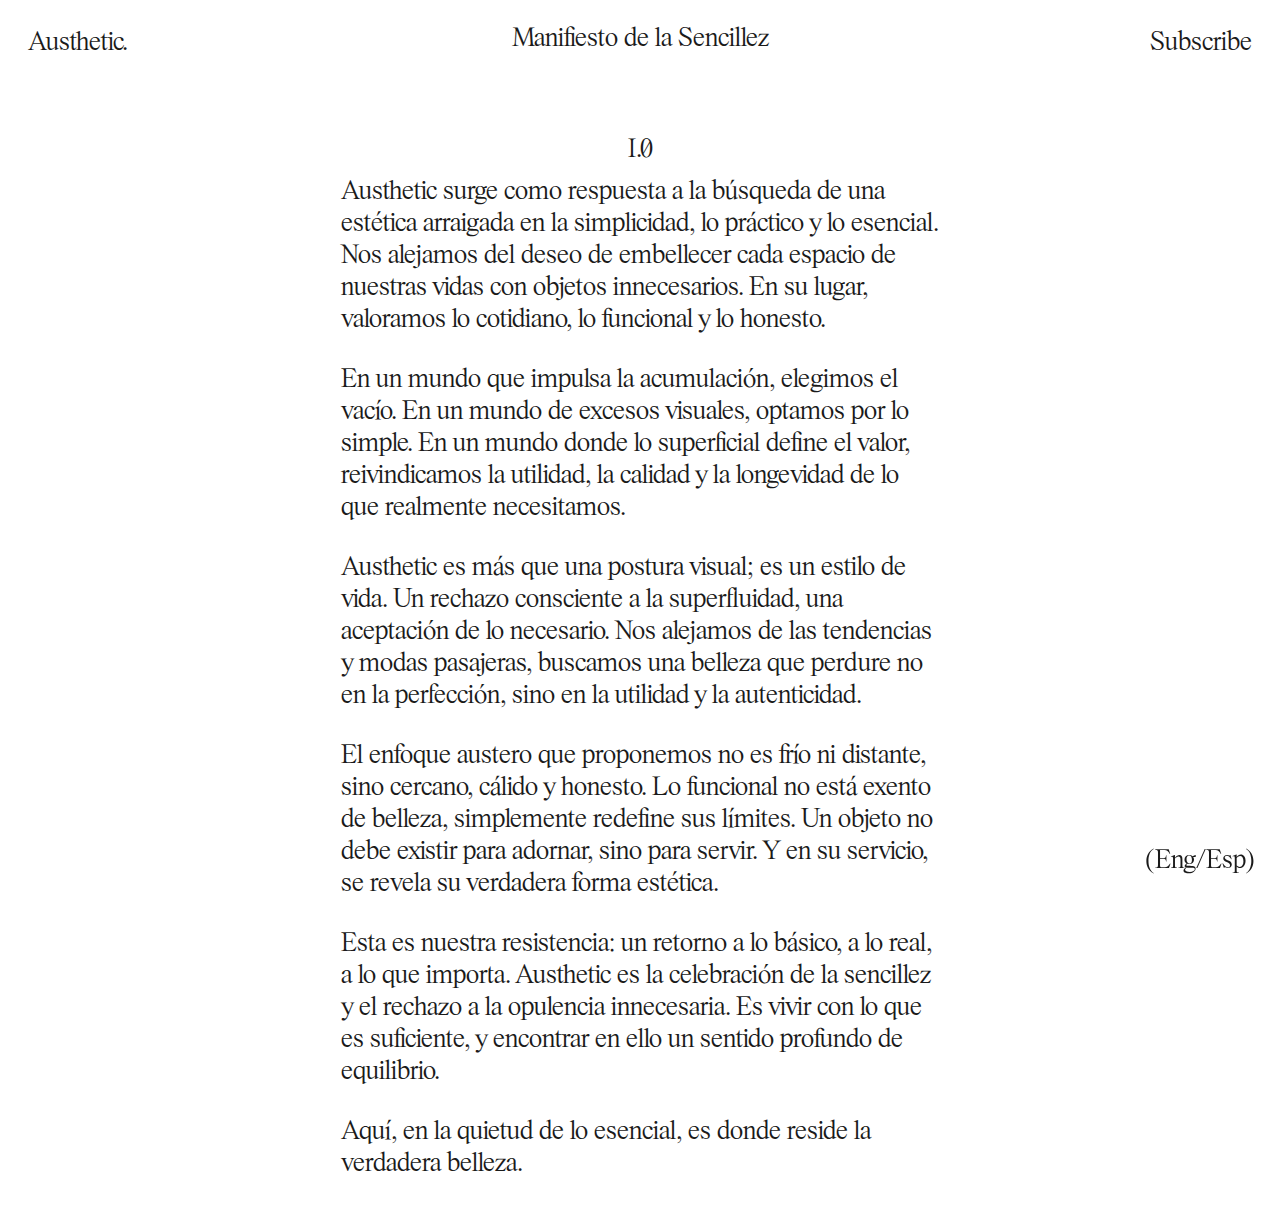
==== spanish.html @ c420119e "Updated Mobile CSS" ====
<!DOCTYPE html>
<html>

<head>
  <!-- Google Analytics -->
  <script>
    (function(i, s, o, g, r, a, m) {
      i['GoogleAnalyticsObject'] = r;
      i[r] = i[r] || function() {
        (i[r].q = i[r].q || []).push(arguments)
      }, i[r].l = 1 * new Date();
      a = s.createElement(o),
        m = s.getElementsByTagName(o)[0];
      a.async = 1;
      a.src = g;
      m.parentNode.insertBefore(a, m)
    })(window, document, 'script', 'https://www.google-analytics.com/analytics.js', 'ga');

    ga('create', 'UA-XXXXX-Y', 'auto');
    ga('send', 'pageview');
  </script>
  <!-- End Google Analytics -->
  <meta charset="utf-8">
  <meta name="viewport" content="width=device-width, initial-scale=1.0">
  <title>Austhetic</title>
  <meta name="description" content="Austhetic, Manifesto of Simplicity">
  <meta property="og:site_name" content="Austhetic">
  <meta property="og:title" content="Austhetic">
  <meta property="og:url" content="http://dushesneasociados.com">
  <meta property="og:type" content="Website">
  <meta property="og:description" content="Manifesto of Simplicity">
  <meta itemprop="name" content="Austhetic">
  <meta itemprop="url" content="http://dushesneasociados.com">
  <meta itemprop="description" content="Manifesto of Simplicity">
  <meta name="apple-mobile-web-app-capable" content="yes">
  <meta name="apple-mobile-web-app-title" content="Austhetic">
  <link rel="stylesheet" type="text/css" href="style.css">
  <link rel="stylesheet" type="text/css" href="fonts.css">

  <link rel="icon" href="_Images/_Favicon.png" type="image" sizes="16x16">
</head>

<body>
  <header>
    <nav>
      <div class="container">
       <a class="logo" href="#">Austhetic.</a>
       <a class="subs" href="#">Subscribe</a>
      </div>
    </nav>
  </header>
  <section class="main">
    <h1>Manifiesto de la Sencillez</h1>
      <div class="text">
        <p class="number">I.0</p>
        <p>Austhetic surge como respuesta a la búsqueda de una estética arraigada en la simplicidad, lo práctico y lo esencial. Nos alejamos del deseo de embellecer cada espacio de nuestras vidas con objetos innecesarios. En su lugar, valoramos lo cotidiano, lo funcional y lo honesto.</p>
          <p>En un mundo que impulsa la acumulación, elegimos el vacío. En un mundo de excesos visuales, optamos por lo simple. En un mundo donde lo superficial define el valor, reivindicamos la utilidad, la calidad y la longevidad de lo que realmente necesitamos.<p/>
           <p>Austhetic es más que una postura visual; es un estilo de vida. Un rechazo consciente a la superfluidad, una aceptación de lo necesario. Nos alejamos de las tendencias y modas pasajeras, buscamos una belleza que perdure no en la perfección, sino en la utilidad y la autenticidad.<p/>
          <p>El enfoque austero que proponemos no es frío ni distante, sino cercano, cálido y honesto. Lo funcional no está exento de belleza, simplemente redefine sus límites. Un objeto no debe existir para adornar, sino para servir. Y en su servicio, se revela su verdadera forma estética.<p/>
         <p>Esta es nuestra resistencia: un retorno a lo básico, a lo real, a lo que importa. Austhetic es la celebración de la sencillez y el rechazo a la opulencia innecesaria. Es vivir con lo que es suficiente, y encontrar en ello un sentido profundo de equilibrio.</p>
        <p>Aquí, en la quietud de lo esencial, es donde reside la verdadera belleza.<p/>
      </div>
    <img class="overlay" src="Images/Austhetic.svg">
  </section>
   <section class="footer">
    <a href="./index.html">(Eng/</a><a href="#">Esp)</a>
   </section>
</body>

</html>
---- style.css ----
body {
  font-family: 'PSTimes', serif;
  font-size: 28px;
  color: #1a1a1a;
  background-color: #ffffff;
  margin:0;
  padding: 0;
}

nav a {
  color: #1a1a1a;
  display: block;
  padding: 1em 1em 1em 1em;
  text-decoration: none;
}

a {
-webkit-tap-highlight-color: rgba(0,0,0,0);
-webkit-tap-highlight-color: transparent; /* For some Androids */
}

h1 {
  font-size: 28px;
  font-weight: normal;
  margin-top: 5px;
  margin-bottom: 10px;
  position: relative;
  top: -69px;
}

.container {
  display: flex;
  justify-content: space-between;
}

.main {
  text-align: center;
  margin-left: auto;
  margin-right: auto;
  width: 598px;
}

.text p {
  text-align: left;
  margin-top: 10px;
}

p.number {
  text-align: center;
  margin-top: 5px;
  margin-bottom: 5px;
}

.overlay {
  position: absolute;
  top: 50vh;
  margin-left: 25px;
  margin-right: 25px;
  left: 10px;
  width: 97%;
}

.overlay {
  visibility: hidden; /* hides sub-menu */
  opacity: 0;
}

.main:hover .overlay {
  visibility: visible; /* shows sub-menu */
  opacity: 1;
}

.footer {
  text-align: right;
  position:fixed;
  bottom:2.5vh;
  right:25px;
}

.footer a {
  color: #1a1a1a;
  text-decoration: none;
}


/**Iphone**/
@media (max-width: 465.5px) {

  nav {
    margin: 0px;
  }

  .logo {
    font-size: 120px;
    padding-left: 3px;
    padding-right: 0;
    padding-top: 0;
    padding-bottom: 15px;
    text-align: center;
  }

  h1 {
    position: relative;
    top: -2px;
    text-align: center;
}

  .subs {
    display: none;
}

  .overlay {
    display: none;
  }

  .container {
    margin: 0;
  }

  .main {
    width: 88%;
  }

  .footer {
    text-align: center;
    position:fixed;
    bottom: 0;
    left: 0;
    background: #ffffff;
    width: 100vw;
    padding-top: 20px;
    padding-bottom: 20px;
    border-top: 1px solid black;
  }
}
---- fonts.css ----
@font-face {
  font-family: 'PSTimes';
  src: url('Fonts/PSTimes-Regular.woff2') format('woff2'),
       url('Fonts/PSTimes-Regular.woff') format('woff'),
       url('Fonts/PSTimes-Regular.otf') format('opentype');
}
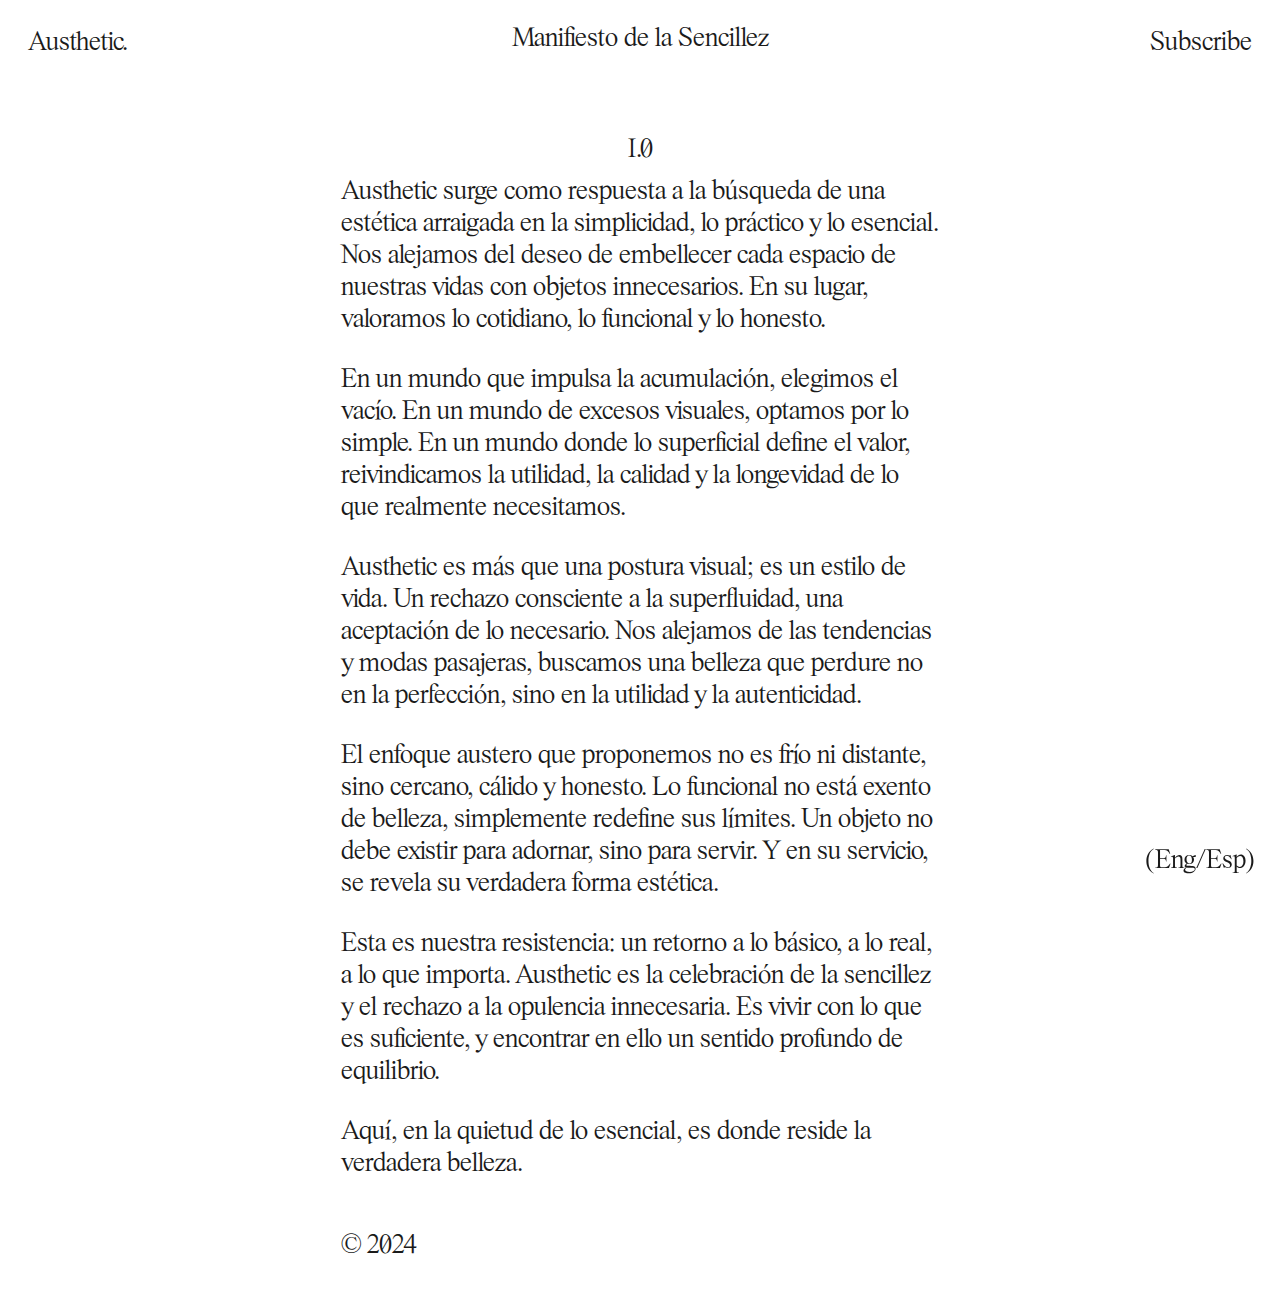
==== commit 853b0617: "Update spanish.html" ====
--- a/spanish.html
+++ b/spanish.html
@@ -44,7 +44,7 @@
   <header>
     <nav>
       <div class="container">
-       <a class="logo" href="#">Austhetic.</a>
+       <a class="logo" href="./index.html">Austhetic.</a>
        <a class="subs" href="#">Subscribe</a>
       </div>
     </nav>
@@ -59,6 +59,7 @@
           <p>El enfoque austero que proponemos no es frío ni distante, sino cercano, cálido y honesto. Lo funcional no está exento de belleza, simplemente redefine sus límites. Un objeto no debe existir para adornar, sino para servir. Y en su servicio, se revela su verdadera forma estética.<p/>
          <p>Esta es nuestra resistencia: un retorno a lo básico, a lo real, a lo que importa. Austhetic es la celebración de la sencillez y el rechazo a la opulencia innecesaria. Es vivir con lo que es suficiente, y encontrar en ello un sentido profundo de equilibrio.</p>
         <p>Aquí, en la quietud de lo esencial, es donde reside la verdadera belleza.<p/>
+       <p class="end">© 2024</p>
       </div>
     <img class="overlay" src="Images/Austhetic.svg">
   </section>
--- a/style.css
+++ b/style.css
@@ -51,13 +51,15 @@
   margin-bottom: 5px;
 }
 
+p.end {
+    margin-top: 50px;
+}
+
 .overlay {
   position: absolute;
   top: 50vh;
-  margin-left: 25px;
-  margin-right: 25px;
-  left: 10px;
-  width: 97%;
+  left: 5px;
+  width: 99.5%;
 }
 
 .overlay {
@@ -86,13 +88,18 @@
 /**Iphone**/
 @media (max-width: 465.5px) {
 
+  body {
+    font-family: 'PSTimes', serif;
+    font-size: 22px;
+  }
+
   nav {
     margin: 0px;
   }
 
   .logo {
-    font-size: 120px;
-    padding-left: 3px;
+    font-size: 95px;
+    padding-left: 2px;
     padding-right: 0;
     padding-top: 0;
     padding-bottom: 15px;
@@ -100,8 +107,9 @@
   }
 
   h1 {
+    font-size: 22px;
     position: relative;
-    top: -2px;
+    top: 0;
     text-align: center;
 }
 
@@ -114,11 +122,16 @@
   }
 
   .container {
+    display: inline;
     margin: 0;
   }
 
   .main {
     width: 88%;
+  }
+
+  p.end {
+    margin-bottom: 100px;
   }
 
   .footer {
@@ -128,8 +141,8 @@
     left: 0;
     background: #ffffff;
     width: 100vw;
-    padding-top: 20px;
-    padding-bottom: 20px;
+    padding-top: 15px;
+    padding-bottom: 15px;
     border-top: 1px solid black;
   }
 }
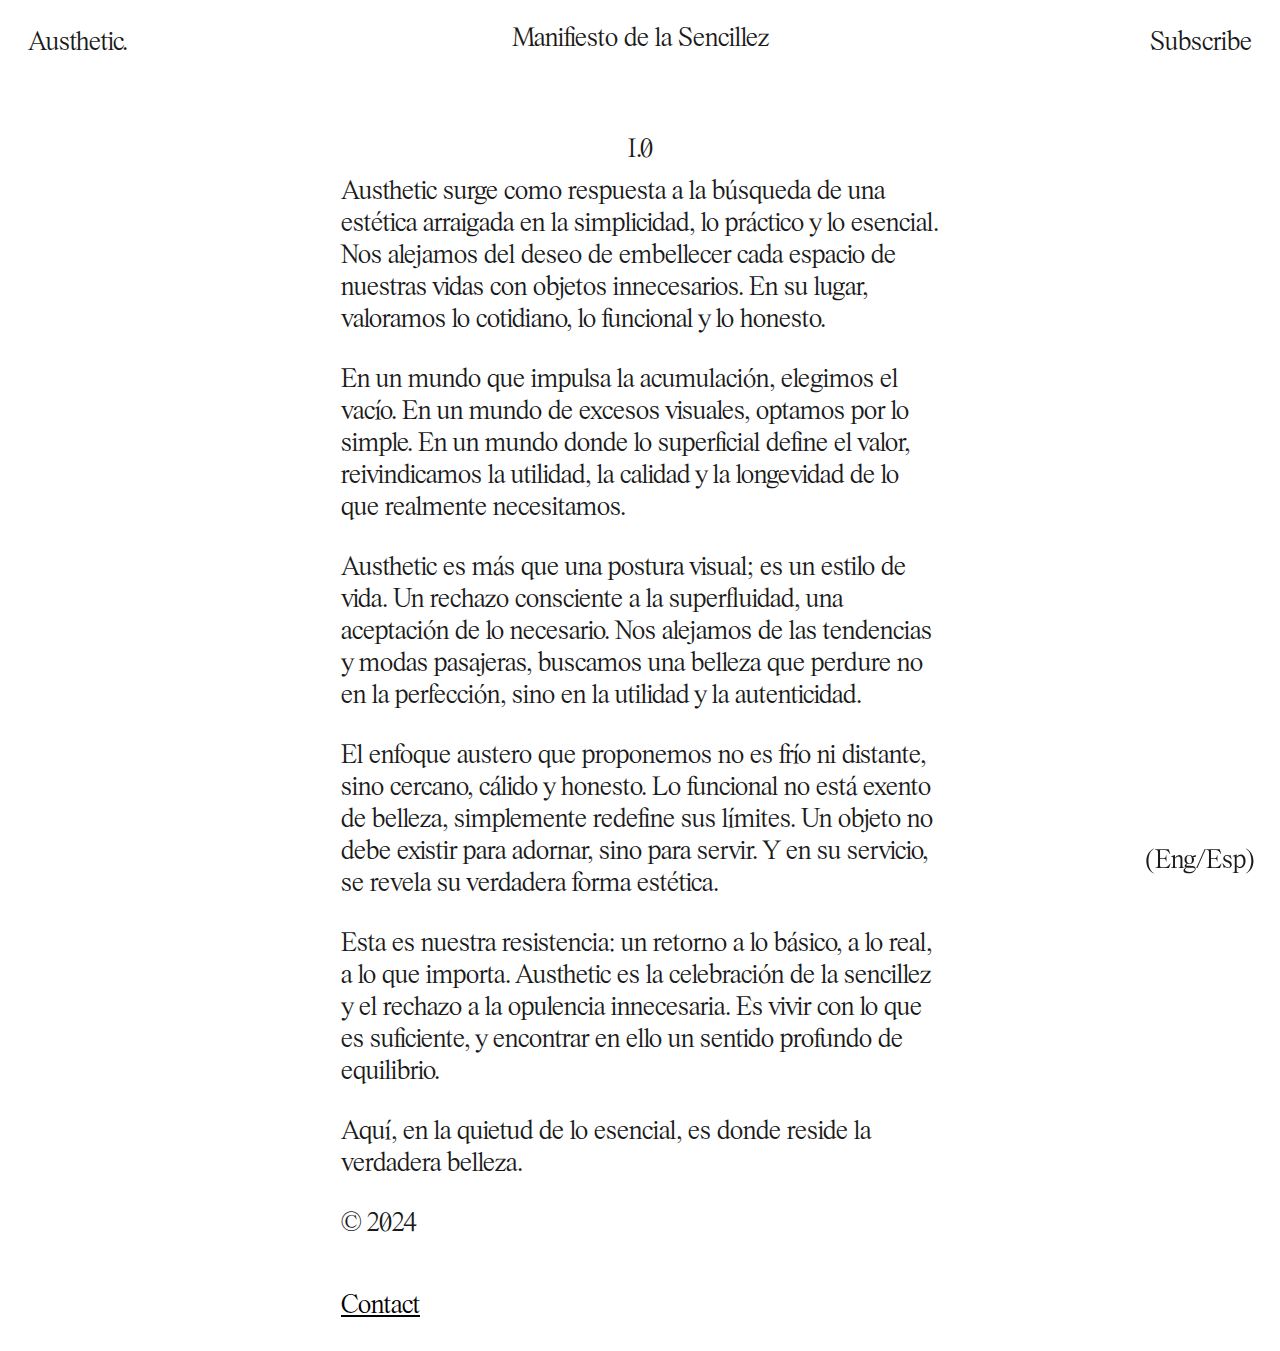
==== commit 0ad7fba5: "Updated html" ====
--- a/spanish.html
+++ b/spanish.html
@@ -2,24 +2,7 @@
 <html>
 
 <head>
-  <!-- Google Analytics -->
-  <script>
-    (function(i, s, o, g, r, a, m) {
-      i['GoogleAnalyticsObject'] = r;
-      i[r] = i[r] || function() {
-        (i[r].q = i[r].q || []).push(arguments)
-      }, i[r].l = 1 * new Date();
-      a = s.createElement(o),
-        m = s.getElementsByTagName(o)[0];
-      a.async = 1;
-      a.src = g;
-      m.parentNode.insertBefore(a, m)
-    })(window, document, 'script', 'https://www.google-analytics.com/analytics.js', 'ga');
 
-    ga('create', 'UA-XXXXX-Y', 'auto');
-    ga('send', 'pageview');
-  </script>
-  <!-- End Google Analytics -->
   <meta charset="utf-8">
   <meta name="viewport" content="width=device-width, initial-scale=1.0">
   <title>Austhetic</title>
@@ -59,7 +42,8 @@
           <p>El enfoque austero que proponemos no es frío ni distante, sino cercano, cálido y honesto. Lo funcional no está exento de belleza, simplemente redefine sus límites. Un objeto no debe existir para adornar, sino para servir. Y en su servicio, se revela su verdadera forma estética.<p/>
          <p>Esta es nuestra resistencia: un retorno a lo básico, a lo real, a lo que importa. Austhetic es la celebración de la sencillez y el rechazo a la opulencia innecesaria. Es vivir con lo que es suficiente, y encontrar en ello un sentido profundo de equilibrio.</p>
         <p>Aquí, en la quietud de lo esencial, es donde reside la verdadera belleza.<p/>
-       <p class="end">© 2024</p>
+        <p>© 2024</p>
+       <p class="end"><a href="mailto:contact@austheticmanifesto.com">Contact</a></p>
       </div>
     <img class="overlay" src="Images/Austhetic.svg">
   </section>
--- a/style.css
+++ b/style.css
@@ -53,6 +53,10 @@
 
 p.end {
     margin-top: 50px;
+}
+
+p.end a {
+  color: #000000;
 }
 
 .overlay {
